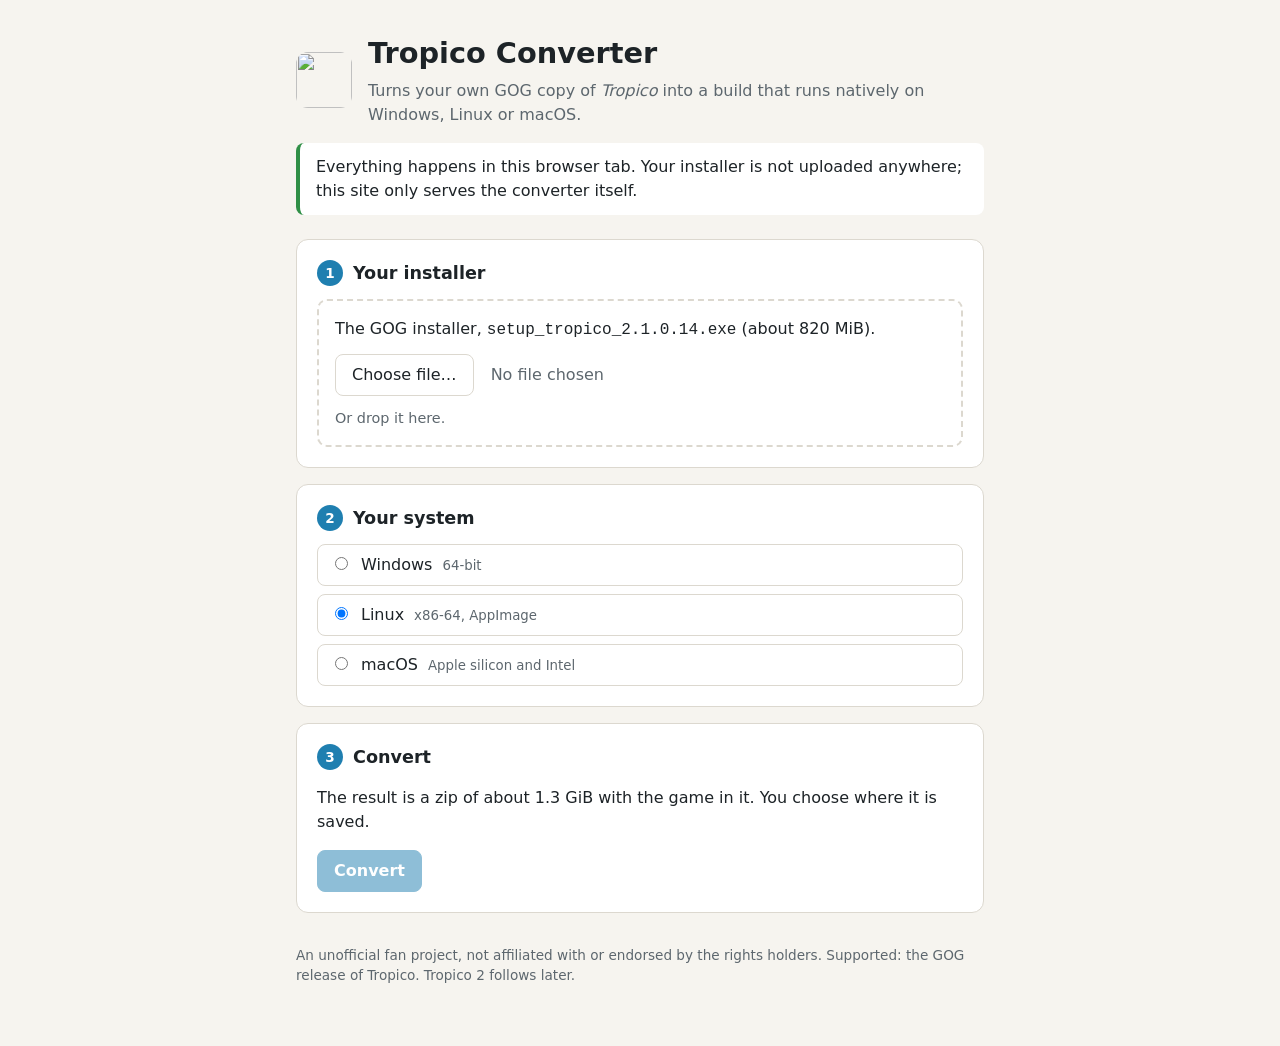
==== web/index.html @ 3d346d0c "web, recomp: the converter page and its build on CI The page (web/) takes the GOG installer and a sy" ====
<!doctype html>
<!-- SPDX-License-Identifier: MIT -->
<html lang="en">
<head>
<meta charset="utf-8">
<meta name="viewport" content="width=device-width, initial-scale=1">
<title>Tropico Converter</title>
<meta name="description" content="Turn your own GOG copy of Tropico into a native build for Windows, Linux or macOS, in your browser.">
<link rel="icon" href="tropico.svg" type="image/svg+xml">
<link rel="stylesheet" href="style.css">
</head>
<body>
<main>
  <header>
    <img src="tropico.svg" alt="" width="56" height="56">
    <div>
      <h1>Tropico Converter</h1>
      <p class="lede">Turns your own GOG copy of <em>Tropico</em> into a build that runs natively on Windows, Linux or macOS.</p>
    </div>
  </header>

  <p class="local">Everything happens in this browser tab. Your installer is not uploaded anywhere; this site only serves the converter itself.</p>

  <section class="card">
    <h2><span class="step">1</span> Your installer</h2>
    <div id="drop" class="drop">
      <p>The GOG installer, <code>setup_tropico_2.1.0.14.exe</code> (about 820 MiB).</p>
      <button id="choose" type="button">Choose file…</button>
      <span id="file-name" class="file-name">No file chosen</span>
      <input id="file" type="file" accept=".exe" hidden>
      <p class="hint">Or drop it here.</p>
    </div>
  </section>

  <section class="card">
    <h2><span class="step">2</span> Your system</h2>
    <fieldset class="systems">
      <legend class="sr-only">System</legend>
      <label><input type="radio" name="system" value="windows"> Windows <small>64-bit</small></label>
      <label><input type="radio" name="system" value="linux"> Linux <small>x86-64, AppImage</small></label>
      <label><input type="radio" name="system" value="macos"> macOS <small>Apple silicon and Intel</small></label>
    </fieldset>
  </section>

  <section class="card">
    <h2><span class="step">3</span> Convert</h2>
    <p>The result is a zip of about 1.3 GiB with the game in it. You choose where it is saved.</p>
    <button id="start" class="primary" type="button" disabled>Convert</button>
  </section>

  <section id="progress-card" class="card" hidden aria-live="polite">
    <h2>Progress</h2>
    <div class="bar-row">
      <progress id="bar" max="100" value="0"></progress>
      <span id="bar-label" class="bar-label">0 %</span>
    </div>
    <ol id="stages" class="stages"></ol>
    <p class="elapsed">Elapsed: <span id="elapsed">0 s</span></p>
  </section>

  <p id="error" class="error" role="alert" hidden></p>

  <section id="result" class="card result" hidden>
    <h2>Done</h2>
    <p id="result-summary"></p>
    <p id="result-after"></p>
    <a id="download" class="primary button" hidden>Save the zip</a>
    <p class="warn">The zip contains your copy of the game. Keep it for yourself; do not share it.</p>
  </section>

  <footer>
    <p>An unofficial fan project, not affiliated with or endorsed by the rights holders. Supported: the GOG release of Tropico. Tropico 2 follows later.</p>
  </footer>
</main>
<script type="module" src="app.js"></script>
</body>
</html>
---- web/style.css ----
/* SPDX-License-Identifier: MIT */
:root {
  --bg: #f6f4ef;
  --card: #ffffff;
  --text: #1d2327;
  --muted: #5d676e;
  --line: #dcd8cf;
  --accent: #1f7fb0;
  --accent-text: #ffffff;
  --good: #2f8f46;
  --bad: #b3261e;
  --bad-bg: #fbe9e7;
  color-scheme: light;
}
@media (prefers-color-scheme: dark) {
  :root {
    --bg: #14181b;
    --card: #1d2327;
    --text: #e8ecee;
    --muted: #9aa6ad;
    --line: #2f383e;
    --accent: #4fb3e6;
    --accent-text: #0b1b24;
    --good: #5cc775;
    --bad: #ff8a80;
    --bad-bg: #3a1d1b;
    color-scheme: dark;
  }
}
* { box-sizing: border-box; }
body {
  margin: 0;
  background: var(--bg);
  color: var(--text);
  font: 16px/1.5 system-ui, -apple-system, "Segoe UI", Roboto, sans-serif;
}
main { max-width: 720px; margin: 0 auto; padding: 32px 16px 48px; }
header { display: flex; gap: 16px; align-items: center; margin-bottom: 8px; }
header img { border-radius: 12px; flex: none; }
h1 { font-size: 1.8rem; margin: 0; }
h2 { font-size: 1.1rem; margin: 0 0 12px; display: flex; align-items: center; gap: 10px; }
.lede { margin: 4px 0 0; color: var(--muted); }
.local { margin: 16px 0 24px; padding: 12px 16px; border-left: 4px solid var(--good); background: var(--card); border-radius: 8px; }
.card { background: var(--card); border: 1px solid var(--line); border-radius: 12px; padding: 20px; margin-bottom: 16px; }
.step {
  display: inline-grid; place-items: center; width: 26px; height: 26px; border-radius: 50%;
  background: var(--accent); color: var(--accent-text); font-size: 0.85rem; font-weight: 700;
}
.drop { border: 2px dashed var(--line); border-radius: 10px; padding: 16px; }
.drop.over { border-color: var(--accent); }
.drop p { margin: 0 0 12px; }
.drop .hint { margin: 12px 0 0; color: var(--muted); font-size: 0.9rem; }
.file-name { margin-left: 12px; color: var(--muted); overflow-wrap: anywhere; }
button, .button {
  font: inherit; padding: 8px 16px; border-radius: 8px; border: 1px solid var(--line);
  background: var(--card); color: var(--text); cursor: pointer; text-decoration: none; display: inline-block;
}
button:disabled { opacity: 0.5; cursor: default; }
.primary { background: var(--accent); color: var(--accent-text); border-color: var(--accent); font-weight: 600; }
.systems { border: 0; margin: 0; padding: 0; display: grid; gap: 8px; }
.systems label { display: flex; gap: 10px; align-items: baseline; padding: 8px 12px; border: 1px solid var(--line); border-radius: 8px; cursor: pointer; }
.systems small { color: var(--muted); }
.bar-row { display: flex; gap: 12px; align-items: center; }
progress { flex: 1; height: 14px; accent-color: var(--accent); }
.bar-label { min-width: 3.5em; text-align: right; font-variant-numeric: tabular-nums; }
.stages { list-style: none; padding: 0; margin: 16px 0 0; display: grid; gap: 6px; }
.stages li { display: flex; justify-content: space-between; gap: 12px; color: var(--muted); }
.stages li::before { content: "○"; margin-right: 8px; }
.stages li > span:first-child { flex: 1; }
.stages li[data-state="active"] { color: var(--text); font-weight: 600; }
.stages li[data-state="active"]::before { content: "◐"; color: var(--accent); }
.stages li[data-state="done"]::before { content: "✓"; color: var(--good); }
.stages li[data-state="failed"]::before { content: "✕"; color: var(--bad); }
.detail { font-weight: 400; font-variant-numeric: tabular-nums; text-align: right; }
.elapsed { margin: 12px 0 0; color: var(--muted); font-size: 0.9rem; }
.error { background: var(--bad-bg); color: var(--bad); border-radius: 8px; padding: 12px 16px; }
.warn { color: var(--muted); font-size: 0.9rem; margin-bottom: 0; }
footer { color: var(--muted); font-size: 0.85rem; margin-top: 32px; }
code { overflow-wrap: anywhere; }
.sr-only { position: absolute; width: 1px; height: 1px; overflow: hidden; clip: rect(0 0 0 0); }
@media (max-width: 520px) {
  header { align-items: flex-start; }
  .file-name { display: block; margin: 8px 0 0; }
}
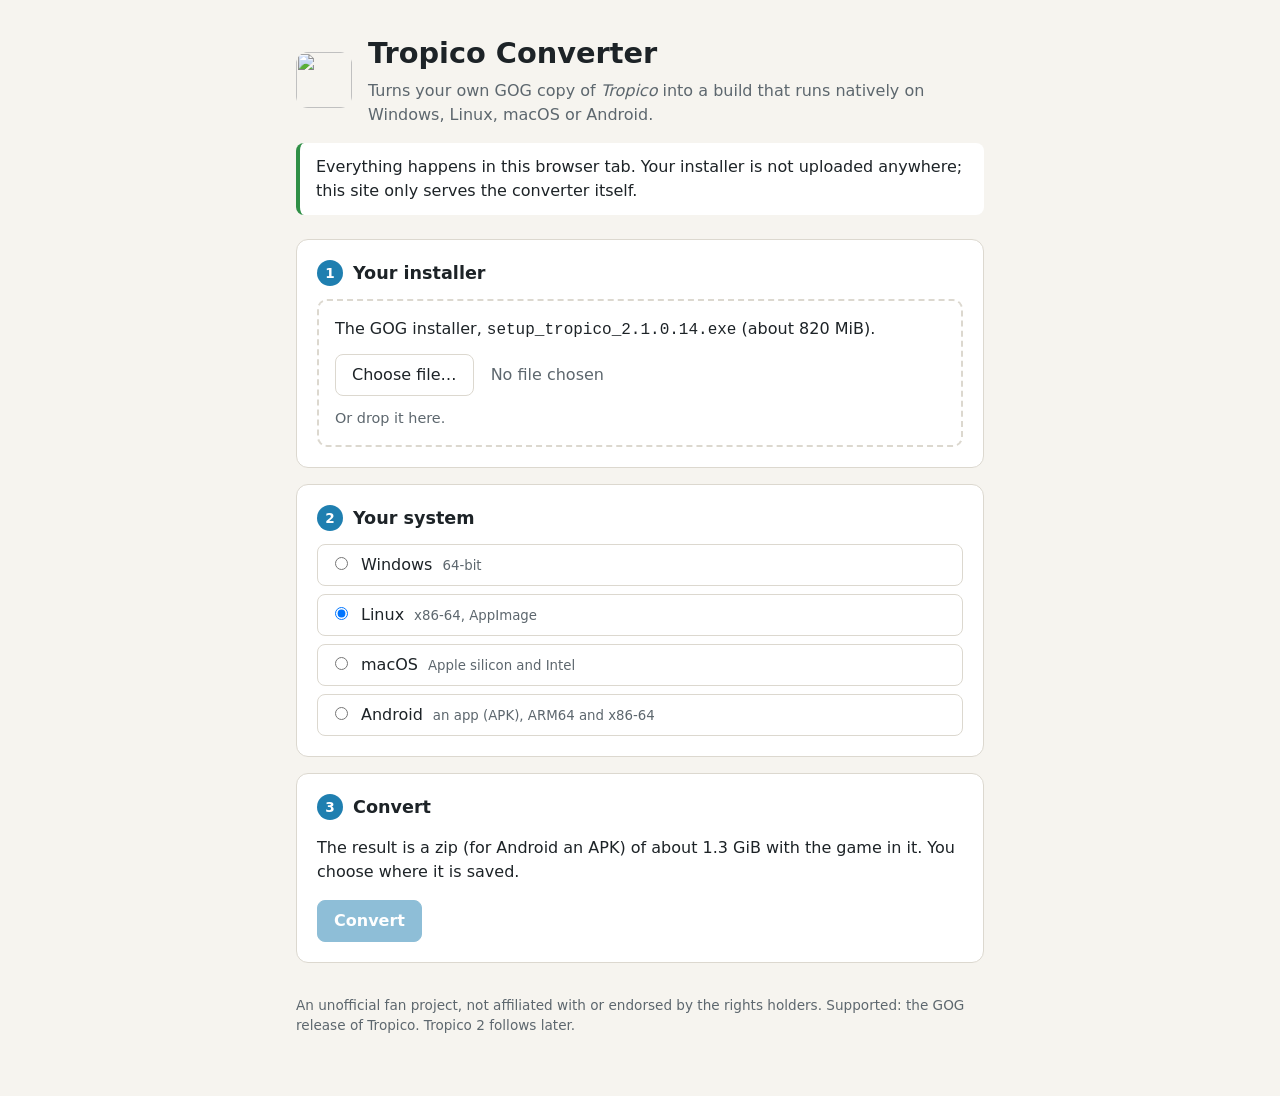
==== commit 1540163e: "android: an APK from the converter, with the game in its assets The converter now also makes an Andr" ====
--- a/web/index.html
+++ b/web/index.html
@@ -5,7 +5,7 @@
 <meta charset="utf-8">
 <meta name="viewport" content="width=device-width, initial-scale=1">
 <title>Tropico Converter</title>
-<meta name="description" content="Turn your own GOG copy of Tropico into a native build for Windows, Linux or macOS, in your browser.">
+<meta name="description" content="Turn your own GOG copy of Tropico into a native build for Windows, Linux, macOS or Android, in your browser.">
 <link rel="icon" href="tropico.svg" type="image/svg+xml">
 <link rel="stylesheet" href="style.css">
 </head>
@@ -15,7 +15,7 @@
     <img src="tropico.svg" alt="" width="56" height="56">
     <div>
       <h1>Tropico Converter</h1>
-      <p class="lede">Turns your own GOG copy of <em>Tropico</em> into a build that runs natively on Windows, Linux or macOS.</p>
+      <p class="lede">Turns your own GOG copy of <em>Tropico</em> into a build that runs natively on Windows, Linux, macOS or Android.</p>
     </div>
   </header>
 
@@ -39,12 +39,13 @@
       <label><input type="radio" name="system" value="windows"> Windows <small>64-bit</small></label>
       <label><input type="radio" name="system" value="linux"> Linux <small>x86-64, AppImage</small></label>
       <label><input type="radio" name="system" value="macos"> macOS <small>Apple silicon and Intel</small></label>
+      <label><input type="radio" name="system" value="android"> Android <small>an app (APK), ARM64 and x86-64</small></label>
     </fieldset>
   </section>
 
   <section class="card">
     <h2><span class="step">3</span> Convert</h2>
-    <p>The result is a zip of about 1.3 GiB with the game in it. You choose where it is saved.</p>
+    <p>The result is a zip (for Android an APK) of about 1.3 GiB with the game in it. You choose where it is saved.</p>
     <button id="start" class="primary" type="button" disabled>Convert</button>
   </section>
 
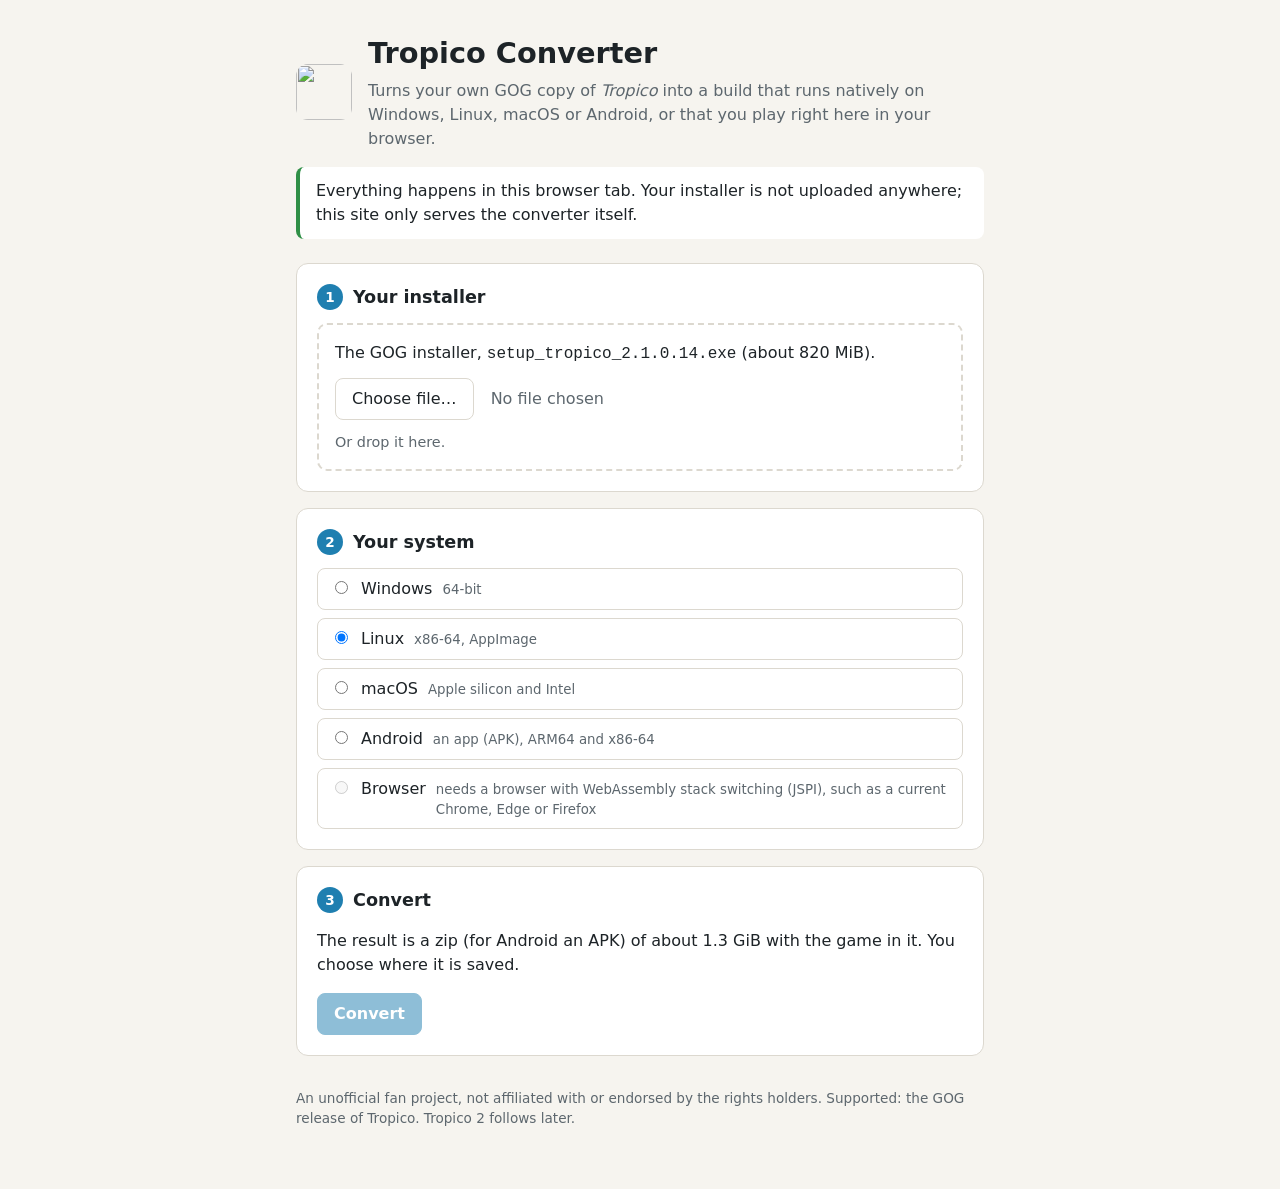
==== commit abe9bafc: "web: play the game in the browser The converter page gets a fifth system, Browser. Its worker stores" ====
--- a/web/index.html
+++ b/web/index.html
@@ -5,7 +5,7 @@
 <meta charset="utf-8">
 <meta name="viewport" content="width=device-width, initial-scale=1">
 <title>Tropico Converter</title>
-<meta name="description" content="Turn your own GOG copy of Tropico into a native build for Windows, Linux, macOS or Android, in your browser.">
+<meta name="description" content="Turn your own GOG copy of Tropico into a native build for Windows, Linux, macOS or Android, or play it right in your browser.">
 <link rel="icon" href="tropico.svg" type="image/svg+xml">
 <link rel="stylesheet" href="style.css">
 </head>
@@ -15,9 +15,18 @@
     <img src="tropico.svg" alt="" width="56" height="56">
     <div>
       <h1>Tropico Converter</h1>
-      <p class="lede">Turns your own GOG copy of <em>Tropico</em> into a build that runs natively on Windows, Linux, macOS or Android.</p>
+      <p class="lede">Turns your own GOG copy of <em>Tropico</em> into a build that runs natively on Windows, Linux, macOS or Android, or that you play right here in your browser.</p>
     </div>
   </header>
+
+  <section id="stored" class="card stored" hidden>
+    <h2>Tropico is in this browser</h2>
+    <p id="stored-info"></p>
+    <div class="actions">
+      <a class="primary button" href="play.html">Play</a>
+      <button id="remove" type="button">Remove it from this browser</button>
+    </div>
+  </section>
 
   <p class="local">Everything happens in this browser tab. Your installer is not uploaded anywhere; this site only serves the converter itself.</p>
 
@@ -40,12 +49,13 @@
       <label><input type="radio" name="system" value="linux"> Linux <small>x86-64, AppImage</small></label>
       <label><input type="radio" name="system" value="macos"> macOS <small>Apple silicon and Intel</small></label>
       <label><input type="radio" name="system" value="android"> Android <small>an app (APK), ARM64 and x86-64</small></label>
+      <label id="web-choice"><input type="radio" name="system" value="web"> Browser <small>play here, without installing anything</small></label>
     </fieldset>
   </section>
 
   <section class="card">
     <h2><span class="step">3</span> Convert</h2>
-    <p>The result is a zip (for Android an APK) of about 1.3 GiB with the game in it. You choose where it is saved.</p>
+    <p id="convert-note">The result is a zip (for Android an APK) of about 1.3 GiB with the game in it. You choose where it is saved.</p>
     <button id="start" class="primary" type="button" disabled>Convert</button>
   </section>
 
@@ -66,7 +76,8 @@
     <p id="result-summary"></p>
     <p id="result-after"></p>
     <a id="download" class="primary button" hidden>Save the zip</a>
-    <p class="warn">The zip contains your copy of the game. Keep it for yourself; do not share it.</p>
+    <a id="play" class="primary button" href="play.html" hidden>Play</a>
+    <p id="result-warn" class="warn">The zip contains your copy of the game. Keep it for yourself; do not share it.</p>
   </section>
 
   <footer>
--- a/web/style.css
+++ b/web/style.css
@@ -28,6 +28,7 @@
   }
 }
 * { box-sizing: border-box; }
+[hidden] { display: none !important; }
 body {
   margin: 0;
   background: var(--bg);
@@ -82,3 +83,31 @@
   header { align-items: flex-start; }
   .file-name { display: block; margin: 8px 0 0; }
 }
+.stored { border-color: var(--accent); }
+.stored p { margin: 0 0 12px; }
+.actions { display: flex; flex-wrap: wrap; gap: 8px; align-items: center; }
+
+/* The player (play.html). */
+body.player { background: #000; color: #e8ecee; color-scheme: dark; overflow: hidden; }
+.player .stage { position: fixed; inset: 0; display: grid; place-items: center; }
+.player canvas {
+  display: block; background: #000; outline: none;
+  /* As large as fits, at the game's 4:3; SDL keeps its drawing at 640x480. */
+  width: min(100vw, calc(100vh * 4 / 3)) !important; height: min(100vh, calc(100vw * 3 / 4)) !important;
+}
+.player.sharp canvas { image-rendering: pixelated; }
+.player .bar {
+  position: fixed; top: 0; left: 0; right: 0; display: flex; gap: 8px; align-items: center;
+  padding: 6px 10px; background: rgba(0, 0, 0, 0.6); font-size: 0.9rem; opacity: 0; transition: opacity 0.2s;
+}
+.player .bar:hover, .player .bar:focus-within, .player.idle .bar { opacity: 1; }
+.player .bar .spacer { flex: 1; }
+.player .bar a, .player .bar button, .player .bar label { color: #e8ecee; }
+.player .bar button { background: rgba(255, 255, 255, 0.12); border-color: rgba(255, 255, 255, 0.25); padding: 4px 10px; }
+.player .saved { color: #9aa6ad; }
+.player .overlay {
+  position: fixed; inset: 0; display: grid; place-items: center; background: #14181b; text-align: center; padding: 16px;
+}
+.player .overlay .card { max-width: 520px; background: #1d2327; border-color: #2f383e; color: #e8ecee; }
+.player .overlay p { color: #9aa6ad; }
+.player .overlay .error { text-align: left; white-space: pre-wrap; }
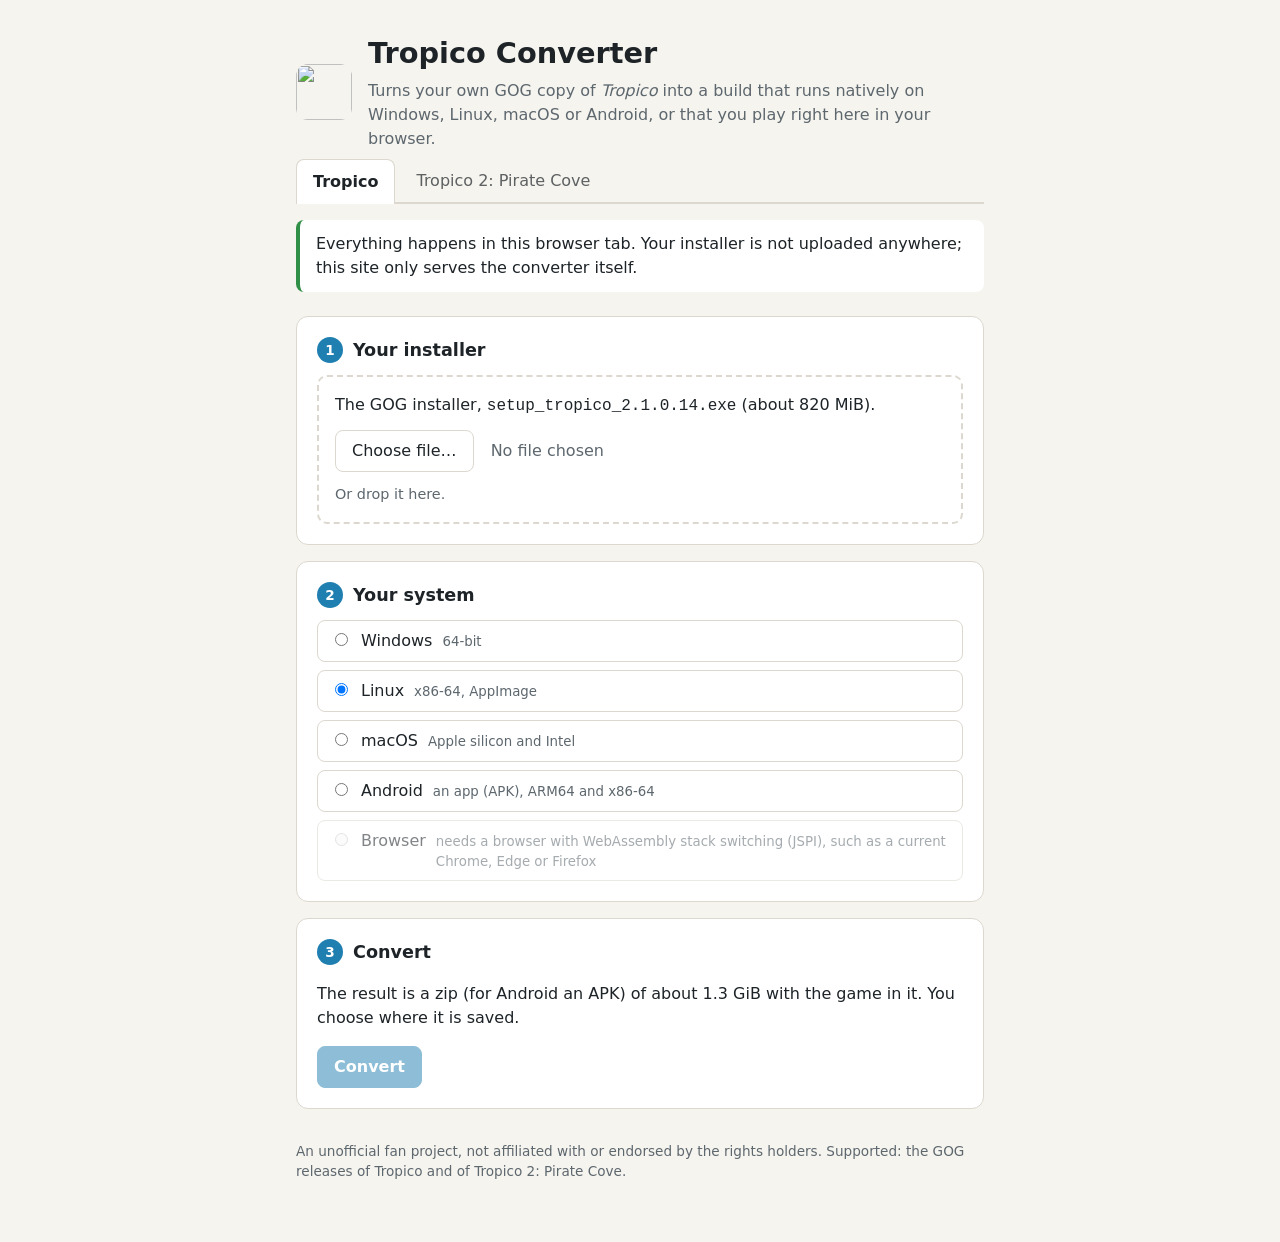
==== commit 6537ec51: "converter: Tropico 2 beside Tropico, a tab for each game The page chooses the game by tab (?game=); " ====
--- a/web/index.html
+++ b/web/index.html
@@ -5,7 +5,7 @@
 <meta charset="utf-8">
 <meta name="viewport" content="width=device-width, initial-scale=1">
 <title>Tropico Converter</title>
-<meta name="description" content="Turn your own GOG copy of Tropico into a native build for Windows, Linux, macOS or Android, or play it right in your browser.">
+<meta name="description" content="Turn your own GOG copy of Tropico or Tropico 2 into a native build for Windows, Linux, macOS or Android, or play it right in your browser.">
 <link rel="icon" href="tropico.svg" type="image/svg+xml">
 <link rel="stylesheet" href="style.css">
 </head>
@@ -15,25 +15,21 @@
     <img src="tropico.svg" alt="" width="56" height="56">
     <div>
       <h1>Tropico Converter</h1>
-      <p class="lede">Turns your own GOG copy of <em>Tropico</em> into a build that runs natively on Windows, Linux, macOS or Android, or that you play right here in your browser.</p>
+      <p class="lede">Turns your own GOG copy of <em id="game-name">Tropico</em> into a build that runs natively on Windows, Linux, macOS or Android, or that you play right here in your browser.</p>
     </div>
   </header>
 
-  <section id="stored" class="card stored" hidden>
-    <h2>Tropico is in this browser</h2>
-    <p id="stored-info"></p>
-    <div class="actions">
-      <a class="primary button" href="play.html">Play</a>
-      <button id="remove" type="button">Remove it from this browser</button>
-    </div>
-  </section>
+  <nav class="tabs" role="tablist" aria-label="Game">
+    <button type="button" role="tab" data-game="tropico1">Tropico</button>
+    <button type="button" role="tab" data-game="tropico2">Tropico 2: Pirate Cove</button>
+  </nav>
 
   <p class="local">Everything happens in this browser tab. Your installer is not uploaded anywhere; this site only serves the converter itself.</p>
 
-  <section class="card">
+  <section class="card" id="step-file">
     <h2><span class="step">1</span> Your installer</h2>
     <div id="drop" class="drop">
-      <p>The GOG installer, <code>setup_tropico_2.1.0.14.exe</code> (about 820 MiB).</p>
+      <p>The GOG installer, <code id="installer">setup_tropico_2.1.0.14.exe</code> (<span id="installer-size">about 820 MiB</span>).</p>
       <button id="choose" type="button">Choose file…</button>
       <span id="file-name" class="file-name">No file chosen</span>
       <input id="file" type="file" accept=".exe" hidden>
@@ -41,7 +37,7 @@
     </div>
   </section>
 
-  <section class="card">
+  <section class="card" id="step-system">
     <h2><span class="step">2</span> Your system</h2>
     <fieldset class="systems">
       <legend class="sr-only">System</legend>
@@ -53,7 +49,18 @@
     </fieldset>
   </section>
 
-  <section class="card">
+  <section id="stored" class="card stored" hidden>
+    <h2><img src="tropico.svg" alt="" width="28" height="28"><span><span id="stored-title">Tropico</span> is in this browser</span></h2>
+    <p id="stored-info"></p>
+    <div class="actions">
+      <a class="primary button play" href="play.html">Play</a>
+      <button id="reconvert" type="button">Convert again</button>
+      <button id="remove" type="button">Remove it from this browser</button>
+    </div>
+    <p class="warn">The installer is needed only once. When a newer version of this site makes the game code differently, the player updates it from the stored game.</p>
+  </section>
+
+  <section class="card" id="step-convert">
     <h2><span class="step">3</span> Convert</h2>
     <p id="convert-note">The result is a zip (for Android an APK) of about 1.3 GiB with the game in it. You choose where it is saved.</p>
     <button id="start" class="primary" type="button" disabled>Convert</button>
@@ -76,12 +83,12 @@
     <p id="result-summary"></p>
     <p id="result-after"></p>
     <a id="download" class="primary button" hidden>Save the zip</a>
-    <a id="play" class="primary button" href="play.html" hidden>Play</a>
+    <a id="play" class="primary button play" href="play.html" hidden>Play</a>
     <p id="result-warn" class="warn">The zip contains your copy of the game. Keep it for yourself; do not share it.</p>
   </section>
 
   <footer>
-    <p>An unofficial fan project, not affiliated with or endorsed by the rights holders. Supported: the GOG release of Tropico. Tropico 2 follows later.</p>
+    <p>An unofficial fan project, not affiliated with or endorsed by the rights holders. Supported: the GOG releases of Tropico and of Tropico 2: Pirate Cove.</p>
   </footer>
 </main>
 <script type="module" src="app.js"></script>
--- a/web/style.css
+++ b/web/style.css
@@ -61,6 +61,7 @@
 .systems { border: 0; margin: 0; padding: 0; display: grid; gap: 8px; }
 .systems label { display: flex; gap: 10px; align-items: baseline; padding: 8px 12px; border: 1px solid var(--line); border-radius: 8px; cursor: pointer; }
 .systems small { color: var(--muted); }
+.systems label.off { opacity: 0.55; cursor: not-allowed; }
 .bar-row { display: flex; gap: 12px; align-items: center; }
 progress { flex: 1; height: 14px; accent-color: var(--accent); }
 .bar-label { min-width: 3.5em; text-align: right; font-variant-numeric: tabular-nums; }
@@ -91,11 +92,12 @@
 body.player { background: #000; color: #e8ecee; color-scheme: dark; overflow: hidden; }
 .player .stage { position: fixed; inset: 0; display: grid; place-items: center; }
 .player canvas {
+  /* The canvas is the game's frame; play.js sizes it on the page (the
+   * scale setting) and the page centres it. */
   display: block; background: #000; outline: none;
-  /* As large as fits, at the game's 4:3; SDL keeps its drawing at 640x480. */
-  width: min(100vw, calc(100vh * 4 / 3)) !important; height: min(100vh, calc(100vw * 3 / 4)) !important;
 }
 .player.sharp canvas { image-rendering: pixelated; }
+.player .bar select { font: inherit; }
 .player .bar {
   position: fixed; top: 0; left: 0; right: 0; display: flex; gap: 8px; align-items: center;
   padding: 6px 10px; background: rgba(0, 0, 0, 0.6); font-size: 0.9rem; opacity: 0; transition: opacity 0.2s;
@@ -111,3 +113,30 @@
 .player .overlay .card { max-width: 520px; background: #1d2327; border-color: #2f383e; color: #e8ecee; }
 .player .overlay p { color: #9aa6ad; }
 .player .overlay .error { text-align: left; white-space: pre-wrap; }
+.playing .step { display: none; }
+
+/* The game tabs. */
+.tabs {
+  display: flex;
+  gap: 0.25rem;
+  margin: 0 0 1rem;
+  border-bottom: 2px solid var(--line, #d6cbb4);
+}
+.tabs button {
+  border: 1px solid transparent;
+  border-bottom: none;
+  border-radius: 0.5rem 0.5rem 0 0;
+  background: none;
+  padding: 0.55rem 1rem;
+  font: inherit;
+  cursor: pointer;
+  color: inherit;
+  opacity: 0.7;
+}
+.tabs button.on {
+  opacity: 1;
+  font-weight: 600;
+  background: var(--card, #fffaf0);
+  border-color: var(--line, #d6cbb4);
+  margin-bottom: -2px;
+}
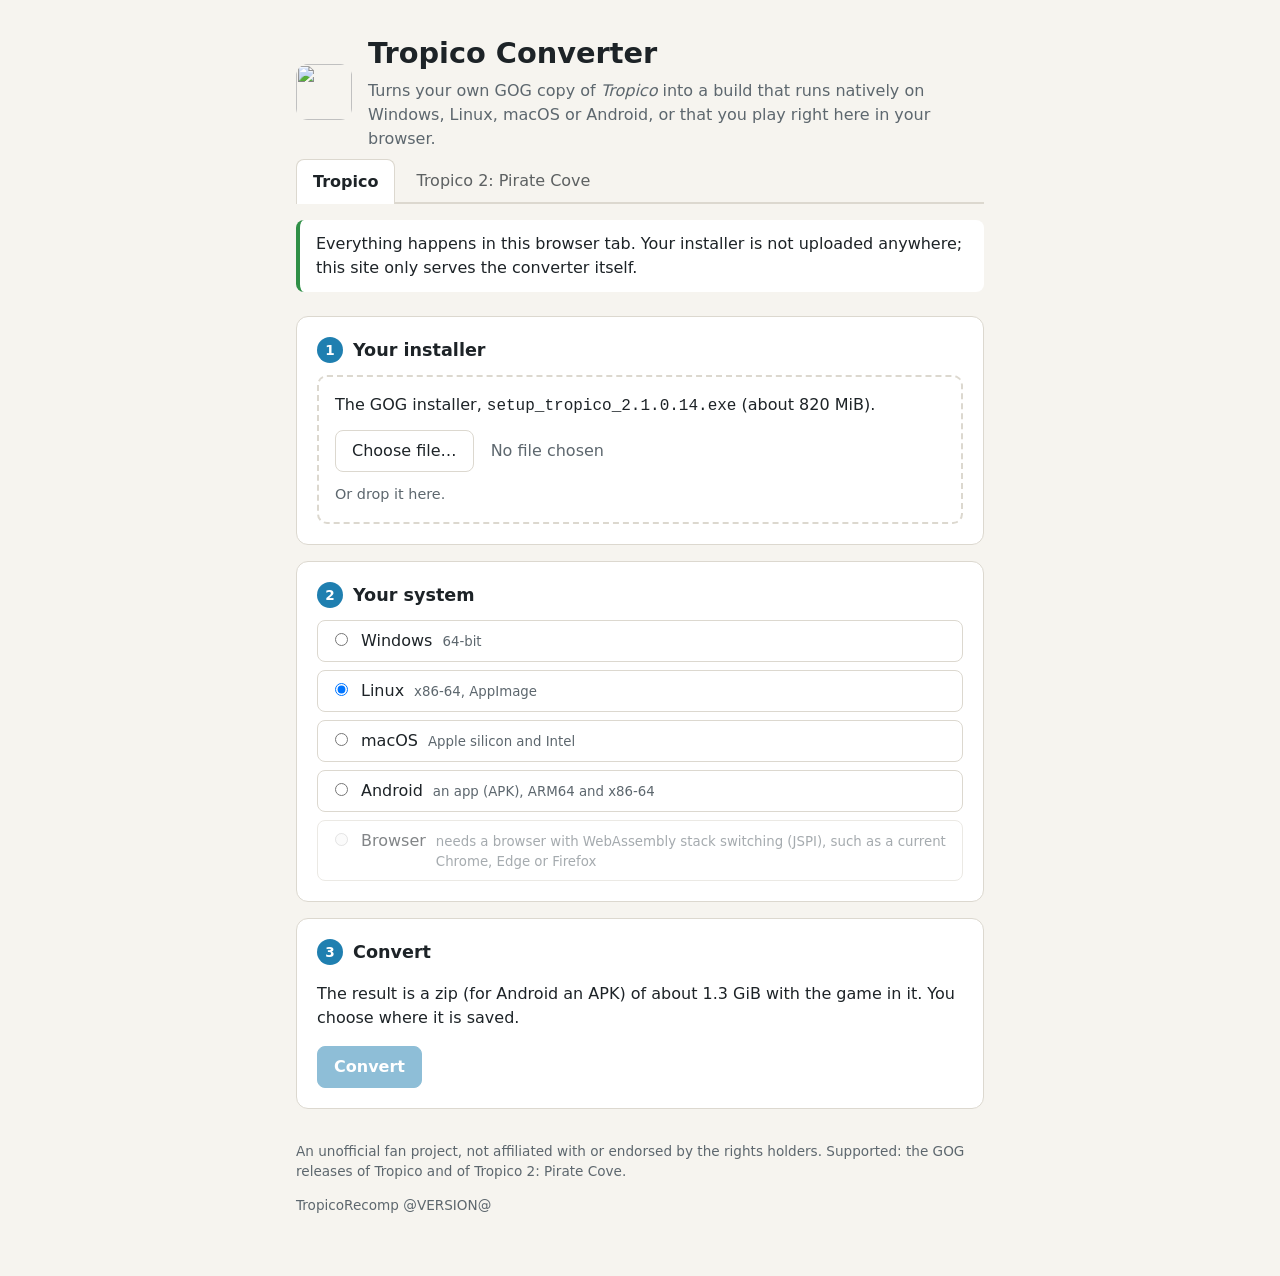
==== commit 74baea27: "version: one VERSION file (0.1.0), read everywhere; in the window's title CMake, the recompiler (rc_" ====
--- a/web/index.html
+++ b/web/index.html
@@ -12,7 +12,7 @@
 <body>
 <main>
   <header>
-    <img src="tropico.svg" alt="" width="56" height="56">
+    <img class="game-icon" src="tropico.svg" alt="" width="56" height="56">
     <div>
       <h1>Tropico Converter</h1>
       <p class="lede">Turns your own GOG copy of <em id="game-name">Tropico</em> into a build that runs natively on Windows, Linux, macOS or Android, or that you play right here in your browser.</p>
@@ -50,7 +50,7 @@
   </section>
 
   <section id="stored" class="card stored" hidden>
-    <h2><img src="tropico.svg" alt="" width="28" height="28"><span><span id="stored-title">Tropico</span> is in this browser</span></h2>
+    <h2><img class="game-icon" src="tropico.svg" alt="" width="28" height="28"><span><span id="stored-title">Tropico</span> is in this browser</span></h2>
     <p id="stored-info"></p>
     <div class="actions">
       <a class="primary button play" href="play.html">Play</a>
@@ -89,6 +89,7 @@
 
   <footer>
     <p>An unofficial fan project, not affiliated with or endorsed by the rights holders. Supported: the GOG releases of Tropico and of Tropico 2: Pirate Cove.</p>
+    <p class="version">TropicoRecomp @VERSION@</p>
   </footer>
 </main>
 <script type="module" src="app.js"></script>
